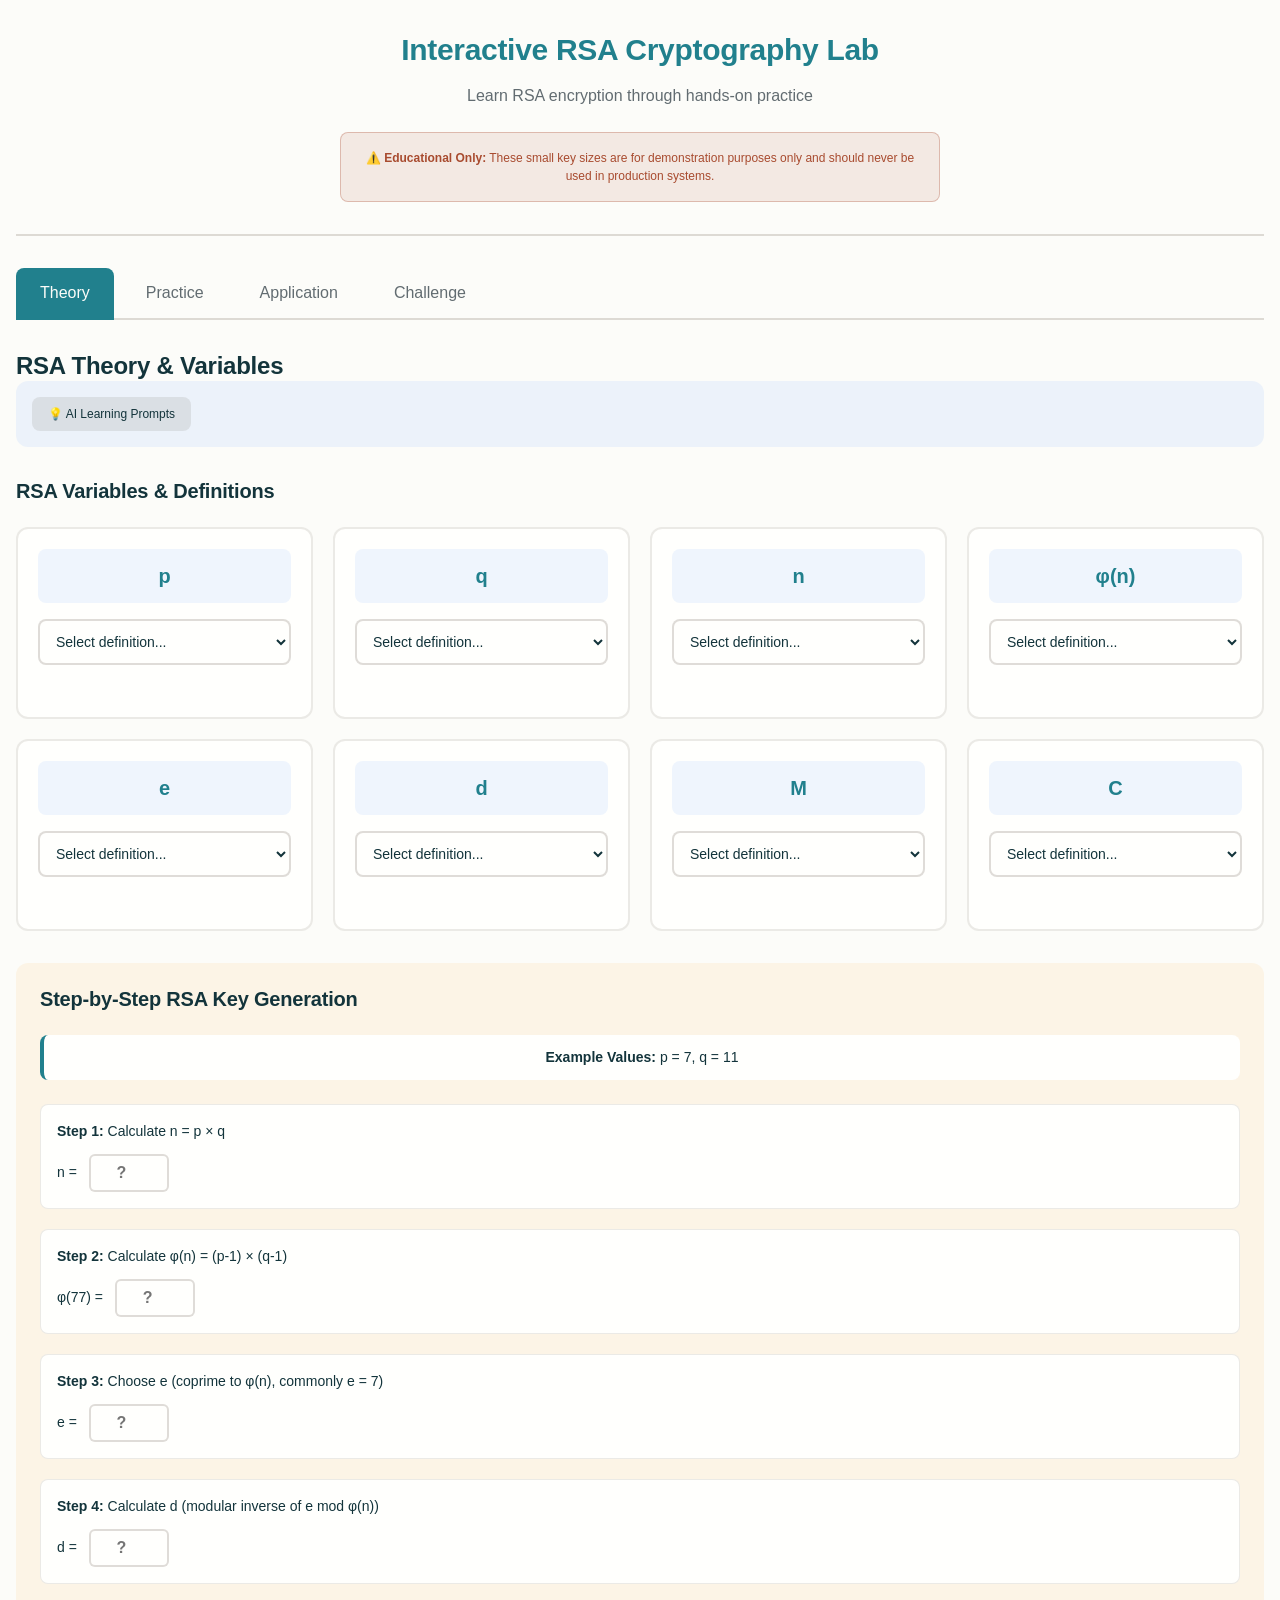
==== asymmetric_lab/index.html @ 92981b11 "Add extracted assets to asymmetric_lab folder" ====
<!DOCTYPE html>
<html lang="en">
<head>
    <meta charset="UTF-8">
    <meta name="viewport" content="width=device-width, initial-scale=1.0">
    <title>Interactive RSA Cryptography Lab</title>
    <link rel="stylesheet" href="style.css">
</head>
<body>
    <div class="container">
        <header class="lab-header">
            <h1>Interactive RSA Cryptography Lab</h1>
            <p>Learn RSA encryption through hands-on practice</p>
            <div class="security-warning">
                ⚠️ <strong>Educational Only:</strong> These small key sizes are for demonstration purposes only and should never be used in production systems.
            </div>
        </header>

        <!-- Tab Navigation -->
        <nav class="tab-nav">
            <button class="tab-btn active" data-tab="theory">Theory</button>
            <button class="tab-btn" data-tab="practice">Practice</button>
            <button class="tab-btn" data-tab="application">Application</button>
            <button class="tab-btn" data-tab="challenge">Challenge</button>
        </nav>

        <!-- Theory Tab -->
        <div id="theory" class="tab-content active">
            <h2>RSA Theory & Variables</h2>
            
            <div class="ai-prompt-section">
                <button class="ai-prompt-toggle btn btn--secondary">💡 AI Learning Prompts</button>
                <div class="ai-prompt-content hidden">
                    <p><strong>Try asking an AI:</strong></p>
                    <code>"Explain the mathematical foundations of RSA cryptography, including why it works and the role of each parameter"</code>
                </div>
            </div>

            <div class="theory-section">
                <h3>RSA Variables & Definitions</h3>
                <div class="variables-grid">
                    <div class="variable-card" data-variable="p">
                        <div class="variable-name">p</div>
                        <select class="definition-select" data-correct="First prime number (kept secret)">
                            <option value="">Select definition...</option>
                            <option value="First prime number (kept secret)">First prime number (kept secret)</option>
                            <option value="Public modulus">Public modulus</option>
                            <option value="Encrypted message">Encrypted message</option>
                            <option value="Original message">Original message</option>
                        </select>
                        <div class="feedback"></div>
                    </div>

                    <div class="variable-card" data-variable="q">
                        <div class="variable-name">q</div>
                        <select class="definition-select" data-correct="Second prime number (kept secret)">
                            <option value="">Select definition...</option>
                            <option value="Second prime number (kept secret)">Second prime number (kept secret)</option>
                            <option value="Public encryption exponent">Public encryption exponent</option>
                            <option value="Private decryption exponent">Private decryption exponent</option>
                            <option value="Euler's totient function">Euler's totient function</option>
                        </select>
                        <div class="feedback"></div>
                    </div>

                    <div class="variable-card" data-variable="n">
                        <div class="variable-name">n</div>
                        <select class="definition-select" data-correct="Public modulus (n = p × q)">
                            <option value="">Select definition...</option>
                            <option value="Public modulus (n = p × q)">Public modulus (n = p × q)</option>
                            <option value="First prime number">First prime number</option>
                            <option value="Second prime number">Second prime number</option>
                            <option value="Private key component">Private key component</option>
                        </select>
                        <div class="feedback"></div>
                    </div>

                    <div class="variable-card" data-variable="phi">
                        <div class="variable-name">φ(n)</div>
                        <select class="definition-select" data-correct="Euler's totient function φ(n) = (p-1)(q-1)">
                            <option value="">Select definition...</option>
                            <option value="Euler's totient function φ(n) = (p-1)(q-1)">Euler's totient function φ(n) = (p-1)(q-1)</option>
                            <option value="Public modulus">Public modulus</option>
                            <option value="Encryption exponent">Encryption exponent</option>
                            <option value="Decryption exponent">Decryption exponent</option>
                        </select>
                        <div class="feedback"></div>
                    </div>

                    <div class="variable-card" data-variable="e">
                        <div class="variable-name">e</div>
                        <select class="definition-select" data-correct="Public encryption exponent (coprime to φ(n))">
                            <option value="">Select definition...</option>
                            <option value="Public encryption exponent (coprime to φ(n))">Public encryption exponent (coprime to φ(n))</option>
                            <option value="Private decryption key">Private decryption key</option>
                            <option value="Original message">Original message</option>
                            <option value="Encrypted ciphertext">Encrypted ciphertext</option>
                        </select>
                        <div class="feedback"></div>
                    </div>

                    <div class="variable-card" data-variable="d">
                        <div class="variable-name">d</div>
                        <select class="definition-select" data-correct="Private decryption exponent (modular inverse of e)">
                            <option value="">Select definition...</option>
                            <option value="Private decryption exponent (modular inverse of e)">Private decryption exponent (modular inverse of e)</option>
                            <option value="Public encryption key">Public encryption key</option>
                            <option value="First prime factor">First prime factor</option>
                            <option value="Second prime factor">Second prime factor</option>
                        </select>
                        <div class="feedback"></div>
                    </div>

                    <div class="variable-card" data-variable="M">
                        <div class="variable-name">M</div>
                        <select class="definition-select" data-correct="Original message (plaintext)">
                            <option value="">Select definition...</option>
                            <option value="Original message (plaintext)">Original message (plaintext)</option>
                            <option value="Encrypted message (ciphertext)">Encrypted message (ciphertext)</option>
                            <option value="Modulus value">Modulus value</option>
                            <option value="Mathematical constant">Mathematical constant</option>
                        </select>
                        <div class="feedback"></div>
                    </div>

                    <div class="variable-card" data-variable="C">
                        <div class="variable-name">C</div>
                        <select class="definition-select" data-correct="Encrypted message (ciphertext)">
                            <option value="">Select definition...</option>
                            <option value="Encrypted message (ciphertext)">Encrypted message (ciphertext)</option>
                            <option value="Original message (plaintext)">Original message (plaintext)</option>
                            <option value="Cryptographic constant">Cryptographic constant</option>
                            <option value="Calculation result">Calculation result</option>
                        </select>
                        <div class="feedback"></div>
                    </div>
                </div>

                <div class="key-generation-section">
                    <h3>Step-by-Step RSA Key Generation</h3>
                    <div class="example-values">
                        <strong>Example Values:</strong> p = 7, q = 11
                    </div>
                    
                    <div class="step">
                        <p><strong>Step 1:</strong> Calculate n = p × q</p>
                        <div class="calculation">
                            n = <input type="number" class="fill-blank" data-correct="77" placeholder="?"> 
                            <div class="feedback"></div>
                        </div>
                    </div>

                    <div class="step">
                        <p><strong>Step 2:</strong> Calculate φ(n) = (p-1) × (q-1)</p>
                        <div class="calculation">
                            φ(77) = <input type="number" class="fill-blank" data-correct="60" placeholder="?">
                            <div class="feedback"></div>
                        </div>
                    </div>

                    <div class="step">
                        <p><strong>Step 3:</strong> Choose e (coprime to φ(n), commonly e = 7)</p>
                        <div class="calculation">
                            e = <input type="number" class="fill-blank" data-correct="7" placeholder="?">
                            <div class="feedback"></div>
                        </div>
                    </div>

                    <div class="step">
                        <p><strong>Step 4:</strong> Calculate d (modular inverse of e mod φ(n))</p>
                        <div class="calculation">
                            d = <input type="number" class="fill-blank" data-correct="43" placeholder="?">
                            <div class="feedback"></div>
                        </div>
                    </div>
                </div>
            </div>
        </div>

        <!-- Practice Tab -->
        <div id="practice" class="tab-content">
            <h2>Modular Arithmetic Practice</h2>
            
            <div class="ai-prompt-section">
                <button class="ai-prompt-toggle btn btn--secondary">💡 AI Learning Prompts</button>
                <div class="ai-prompt-content hidden">
                    <p><strong>Try asking an AI:</strong></p>
                    <code>"Help me practice modular arithmetic operations needed for RSA implementation"</code>
                </div>
            </div>

            <div class="progress-section">
                <div class="progress-bar">
                    <div class="progress-fill" style="width: 0%"></div>
                </div>
                <span class="progress-text">0/5 Problems Completed</span>
            </div>

            <div class="practice-problems">
                <div class="problem-card">
                    <h4>Problem 1: Modular Multiplication</h4>
                    <p>Calculate: 23 × 19 mod 13</p>
                    <input type="number" class="answer-input" data-correct="8" data-hint="First multiply 23 × 19 = 437, then find 437 mod 13">
                    <div class="problem-feedback"></div>
                    <button class="show-steps btn btn--outline">Show Steps</button>
                    <div class="steps-content hidden">
                        <p>Step 1: 23 × 19 = 437</p>
                        <p>Step 2: 437 ÷ 13 = 33 remainder 8</p>
                        <p>Step 3: Therefore, 437 mod 13 = 8</p>
                    </div>
                </div>

                <div class="problem-card">
                    <h4>Problem 2: Greatest Common Divisor</h4>
                    <p>Find GCD(48, 18) using Euclidean algorithm</p>
                    <input type="number" class="answer-input" data-correct="6" data-hint="Use repeated division: 48 = 18×2 + 12, then 18 = 12×1 + 6, then 12 = 6×2 + 0">
                    <div class="problem-feedback"></div>
                    <button class="show-steps btn btn--outline">Show Steps</button>
                    <div class="steps-content hidden">
                        <p>Step 1: 48 = 18 × 2 + 12</p>
                        <p>Step 2: 18 = 12 × 1 + 6</p>
                        <p>Step 3: 12 = 6 × 2 + 0</p>
                        <p>Therefore, GCD(48, 18) = 6</p>
                    </div>
                </div>

                <div class="problem-card">
                    <h4>Problem 3: Modular Inverse</h4>
                    <p>Find the modular inverse of 7 mod 26</p>
                    <input type="number" class="answer-input" data-correct="15" data-hint="Use extended Euclidean algorithm to find x where 7x ≡ 1 (mod 26)">
                    <div class="problem-feedback"></div>
                    <button class="show-steps btn btn--outline">Show Steps</button>
                    <div class="steps-content hidden">
                        <p>Using Extended Euclidean Algorithm:</p>
                        <p>7 × 15 = 105</p>
                        <p>105 mod 26 = 1</p>
                        <p>Therefore, 7⁻¹ ≡ 15 (mod 26)</p>
                    </div>
                </div>

                <div class="problem-card">
                    <h4>Problem 4: Modular Exponentiation</h4>
                    <p>Calculate: 3⁵ mod 7</p>
                    <input type="number" class="answer-input" data-correct="5" data-hint="3^5 = 243, then find 243 mod 7">
                    <div class="problem-feedback"></div>
                    <button class="show-steps btn btn--outline">Show Steps</button>
                    <div class="steps-content hidden">
                        <p>Step 1: 3⁵ = 243</p>
                        <p>Step 2: 243 ÷ 7 = 34 remainder 5</p>
                        <p>Step 3: Therefore, 3⁵ mod 7 = 5</p>
                    </div>
                </div>

                <div class="problem-card">
                    <h4>Problem 5: Combined Operations</h4>
                    <p>Calculate: (15 + 28) × 7 mod 11</p>
                    <input type="number" class="answer-input" data-correct="4" data-hint="First: 15 + 28 = 43, then 43 × 7 = 301, finally 301 mod 11">
                    <div class="problem-feedback"></div>
                    <button class="show-steps btn btn--outline">Show Steps</button>
                    <div class="steps-content hidden">
                        <p>Step 1: 15 + 28 = 43</p>
                        <p>Step 2: 43 × 7 = 301</p>
                        <p>Step 3: 301 ÷ 11 = 27 remainder 4</p>
                        <p>Therefore, (15 + 28) × 7 mod 11 = 4</p>
                    </div>
                </div>
            </div>
        </div>

        <!-- Application Tab -->
        <div id="application" class="tab-content">
            <h2>RSA Message Encryption</h2>
            
            <div class="ai-prompt-section">
                <button class="ai-prompt-toggle btn btn--secondary">💡 AI Learning Prompts</button>
                <div class="ai-prompt-content hidden">
                    <p><strong>Try asking an AI:</strong></p>
                    <code>"Walk me through encrypting a message using RSA step by step"</code>
                </div>
            </div>

            <div class="encryption-section">
                <div class="message-input-section">
                    <h3>Enter Your Message</h3>
                    <input type="text" id="plaintext-input" class="form-control" placeholder="Enter your message (A-Z only)" maxlength="10">
                    <button id="convert-message" class="btn btn--primary">Convert to Numbers</button>
                </div>

                <div id="ascii-conversion" class="conversion-display hidden">
                    <h3>Letter-to-Number Conversion</h3>
                    <div class="conversion-table">
                        <div class="conversion-row">
                            <span class="label">Letters:</span>
                            <span id="letters-display"></span>
                        </div>
                        <div class="conversion-row">
                            <span class="label">Numbers:</span>
                            <span id="numbers-display"></span>
                        </div>
                    </div>
                </div>

                <div id="encryption-steps" class="encryption-steps hidden">
                    <h3>Step-by-Step Encryption (e=7, n=77)</h3>
                    <p>For each number M, calculate C = M⁷ mod 77</p>
                    <div id="encryption-calculations"></div>
                </div>

                <div id="final-ciphertext" class="final-result hidden">
                    <h3>Final Encrypted Message</h3>
                    <div class="ciphertext-display"></div>
                </div>
            </div>
        </div>

        <!-- Challenge Tab -->
        <div id="challenge" class="tab-content cia-theme">
            <div class="cia-header">
                <h2>🕵️ CIA Decryption Room</h2>
                <p class="mission-brief">CLASSIFIED MISSION: Decrypt the intercepted RSA-encrypted message</p>
            </div>
            
            <div class="ai-prompt-section">
                <button class="ai-prompt-toggle btn btn--secondary">💡 AI Learning Prompts</button>
                <div class="ai-prompt-content hidden">
                    <p><strong>Try asking an AI:</strong></p>
                    <code>"What are the main cryptanalytic attacks against RSA and how do they work?"</code>
                </div>
            </div>

            <div class="decryption-parameters">
                <h3>🔐 Decryption Parameters</h3>
                <div class="parameters-grid">
                    <div class="param">n = 77</div>
                    <div class="param">d = 43</div>
                </div>
            </div>

            <div class="letter-conversion-table">
                <h3>🔤 Letter-Number Conversion</h3>
                <div class="conversion-grid">
                    <div>A=1 B=2 C=3 D=4 E=5 F=6 G=7 H=8 I=9 J=10 K=11 L=12 M=13</div>
                    <div>N=14 O=15 P=16 Q=17 R=18 S=19 T=20 U=21 V=22 W=23 X=24 Y=25 Z=26</div>
                </div>
            </div>

            <div class="encrypted-message">
                <h3>📡 Intercepted Message</h3>
                <div class="decryption-grid">
                    <div class="decrypt-item">
                        <div class="encrypted-value">42</div>
                        <input type="number" class="decrypt-input" data-correct="14" data-letter="N">
                        <div class="decrypt-feedback"></div>
                        <div class="revealed-letter hidden">N</div>
                    </div>
                    
                    <div class="decrypt-item">
                        <div class="encrypted-value">47</div>
                        <input type="number" class="decrypt-input" data-correct="5" data-letter="E">
                        <div class="decrypt-feedback"></div>
                        <div class="revealed-letter hidden">E</div>
                    </div>
                    
                    <div class="decrypt-item">
                        <div class="encrypted-value">22</div>
                        <input type="number" class="decrypt-input" data-correct="22" data-letter="V">
                        <div class="decrypt-feedback"></div>
                        <div class="revealed-letter hidden">V</div>
                    </div>
                    
                    <div class="decrypt-item">
                        <div class="encrypted-value">47</div>
                        <input type="number" class="decrypt-input" data-correct="5" data-letter="E">
                        <div class="decrypt-feedback"></div>
                        <div class="revealed-letter hidden">E</div>
                    </div>
                    
                    <div class="decrypt-item">
                        <div class="encrypted-value">39</div>
                        <input type="number" class="decrypt-input" data-correct="18" data-letter="R">
                        <div class="decrypt-feedback"></div>
                        <div class="revealed-letter hidden">R</div>
                    </div>
                    
                    <div class="space-indicator">&nbsp;</div>
                    
                    <div class="decrypt-item">
                        <div class="encrypted-value">28</div>
                        <input type="number" class="decrypt-input" data-correct="7" data-letter="G">
                        <div class="decrypt-feedback"></div>
                        <div class="revealed-letter hidden">G</div>
                    </div>
                    
                    <div class="decrypt-item">
                        <div class="encrypted-value">37</div>
                        <input type="number" class="decrypt-input" data-correct="9" data-letter="I">
                        <div class="decrypt-feedback"></div>
                        <div class="revealed-letter hidden">I</div>
                    </div>
                    
                    <div class="decrypt-item">
                        <div class="encrypted-value">22</div>
                        <input type="number" class="decrypt-input" data-correct="22" data-letter="V">
                        <div class="decrypt-feedback"></div>
                        <div class="revealed-letter hidden">V</div>
                    </div>
                    
                    <div class="decrypt-item">
                        <div class="encrypted-value">47</div>
                        <input type="number" class="decrypt-input" data-correct="5" data-letter="E">
                        <div class="decrypt-feedback"></div>
                        <div class="revealed-letter hidden">E</div>
                    </div>
                    
                    <div class="space-indicator">&nbsp;</div>
                    
                    <div class="decrypt-item">
                        <div class="encrypted-value">21</div>
                        <input type="number" class="decrypt-input" data-correct="21" data-letter="U">
                        <div class="decrypt-feedback"></div>
                        <div class="revealed-letter hidden">U</div>
                    </div>
                    
                    <div class="decrypt-item">
                        <div class="encrypted-value">58</div>
                        <input type="number" class="decrypt-input" data-correct="16" data-letter="P">
                        <div class="decrypt-feedback"></div>
                        <div class="revealed-letter hidden">P</div>
                    </div>
                </div>
            </div>

            <div class="mission-status">
                <div class="progress-bar">
                    <div class="progress-fill" style="width: 0%"></div>
                </div>
                <div class="status-text">Mission Progress: 0/11 Numbers Decrypted</div>
            </div>

            <div id="mission-complete" class="mission-complete hidden">
                <div class="final-message">
                    <h2>🎉 MISSION ACCOMPLISHED! 🎉</h2>
                    <div class="decrypted-message">NEVER GIVE UP</div>
                    <p class="congratulations">Excellent work, Agent! You have successfully decrypted the classified message.</p>
                </div>
            </div>
        </div>
    </div>

    <script src="app.js"></script>
</body>
</html>
---- asymmetric_lab/style.css ----
:root {
  /* Primitive Color Tokens */
  --color-white: rgba(255, 255, 255, 1);
  --color-black: rgba(0, 0, 0, 1);
  --color-cream-50: rgba(252, 252, 249, 1);
  --color-cream-100: rgba(255, 255, 253, 1);
  --color-gray-200: rgba(245, 245, 245, 1);
  --color-gray-300: rgba(167, 169, 169, 1);
  --color-gray-400: rgba(119, 124, 124, 1);
  --color-slate-500: rgba(98, 108, 113, 1);
  --color-brown-600: rgba(94, 82, 64, 1);
  --color-charcoal-700: rgba(31, 33, 33, 1);
  --color-charcoal-800: rgba(38, 40, 40, 1);
  --color-slate-900: rgba(19, 52, 59, 1);
  --color-teal-300: rgba(50, 184, 198, 1);
  --color-teal-400: rgba(45, 166, 178, 1);
  --color-teal-500: rgba(33, 128, 141, 1);
  --color-teal-600: rgba(29, 116, 128, 1);
  --color-teal-700: rgba(26, 104, 115, 1);
  --color-teal-800: rgba(41, 150, 161, 1);
  --color-red-400: rgba(255, 84, 89, 1);
  --color-red-500: rgba(192, 21, 47, 1);
  --color-orange-400: rgba(230, 129, 97, 1);
  --color-orange-500: rgba(168, 75, 47, 1);

  /* RGB versions for opacity control */
  --color-brown-600-rgb: 94, 82, 64;
  --color-teal-500-rgb: 33, 128, 141;
  --color-slate-900-rgb: 19, 52, 59;
  --color-slate-500-rgb: 98, 108, 113;
  --color-red-500-rgb: 192, 21, 47;
  --color-red-400-rgb: 255, 84, 89;
  --color-orange-500-rgb: 168, 75, 47;
  --color-orange-400-rgb: 230, 129, 97;

  /* Background color tokens (Light Mode) */
  --color-bg-1: rgba(59, 130, 246, 0.08); /* Light blue */
  --color-bg-2: rgba(245, 158, 11, 0.08); /* Light yellow */
  --color-bg-3: rgba(34, 197, 94, 0.08); /* Light green */
  --color-bg-4: rgba(239, 68, 68, 0.08); /* Light red */
  --color-bg-5: rgba(147, 51, 234, 0.08); /* Light purple */
  --color-bg-6: rgba(249, 115, 22, 0.08); /* Light orange */
  --color-bg-7: rgba(236, 72, 153, 0.08); /* Light pink */
  --color-bg-8: rgba(6, 182, 212, 0.08); /* Light cyan */

  /* Semantic Color Tokens (Light Mode) */
  --color-background: var(--color-cream-50);
  --color-surface: var(--color-cream-100);
  --color-text: var(--color-slate-900);
  --color-text-secondary: var(--color-slate-500);
  --color-primary: var(--color-teal-500);
  --color-primary-hover: var(--color-teal-600);
  --color-primary-active: var(--color-teal-700);
  --color-secondary: rgba(var(--color-brown-600-rgb), 0.12);
  --color-secondary-hover: rgba(var(--color-brown-600-rgb), 0.2);
  --color-secondary-active: rgba(var(--color-brown-600-rgb), 0.25);
  --color-border: rgba(var(--color-brown-600-rgb), 0.2);
  --color-btn-primary-text: var(--color-cream-50);
  --color-card-border: rgba(var(--color-brown-600-rgb), 0.12);
  --color-card-border-inner: rgba(var(--color-brown-600-rgb), 0.12);
  --color-error: var(--color-red-500);
  --color-success: var(--color-teal-500);
  --color-warning: var(--color-orange-500);
  --color-info: var(--color-slate-500);
  --color-focus-ring: rgba(var(--color-teal-500-rgb), 0.4);
  --color-select-caret: rgba(var(--color-slate-900-rgb), 0.8);

  /* Common style patterns */
  --focus-ring: 0 0 0 3px var(--color-focus-ring);
  --focus-outline: 2px solid var(--color-primary);
  --status-bg-opacity: 0.15;
  --status-border-opacity: 0.25;
  --select-caret-light: url("data:image/svg+xml,%3Csvg xmlns='http://www.w3.org/2000/svg' width='16' height='16' viewBox='0 0 24 24' fill='none' stroke='%23134252' stroke-width='2' stroke-linecap='round' stroke-linejoin='round'%3E%3Cpolyline points='6 9 12 15 18 9'%3E%3C/polyline%3E%3C/svg%3E");
  --select-caret-dark: url("data:image/svg+xml,%3Csvg xmlns='http://www.w3.org/2000/svg' width='16' height='16' viewBox='0 0 24 24' fill='none' stroke='%23f5f5f5' stroke-width='2' stroke-linecap='round' stroke-linejoin='round'%3E%3Cpolyline points='6 9 12 15 18 9'%3E%3C/polyline%3E%3C/svg%3E");

  /* RGB versions for opacity control */
  --color-success-rgb: 33, 128, 141;
  --color-error-rgb: 192, 21, 47;
  --color-warning-rgb: 168, 75, 47;
  --color-info-rgb: 98, 108, 113;

  /* Typography */
  --font-family-base: "FKGroteskNeue", "Geist", "Inter", -apple-system,
    BlinkMacSystemFont, "Segoe UI", Roboto, sans-serif;
  --font-family-mono: "Berkeley Mono", ui-monospace, SFMono-Regular, Menlo,
    Monaco, Consolas, monospace;
  --font-size-xs: 11px;
  --font-size-sm: 12px;
  --font-size-base: 14px;
  --font-size-md: 14px;
  --font-size-lg: 16px;
  --font-size-xl: 18px;
  --font-size-2xl: 20px;
  --font-size-3xl: 24px;
  --font-size-4xl: 30px;
  --font-weight-normal: 400;
  --font-weight-medium: 500;
  --font-weight-semibold: 550;
  --font-weight-bold: 600;
  --line-height-tight: 1.2;
  --line-height-normal: 1.5;
  --letter-spacing-tight: -0.01em;

  /* Spacing */
  --space-0: 0;
  --space-1: 1px;
  --space-2: 2px;
  --space-4: 4px;
  --space-6: 6px;
  --space-8: 8px;
  --space-10: 10px;
  --space-12: 12px;
  --space-16: 16px;
  --space-20: 20px;
  --space-24: 24px;
  --space-32: 32px;

  /* Border Radius */
  --radius-sm: 6px;
  --radius-base: 8px;
  --radius-md: 10px;
  --radius-lg: 12px;
  --radius-full: 9999px;

  /* Shadows */
  --shadow-xs: 0 1px 2px rgba(0, 0, 0, 0.02);
  --shadow-sm: 0 1px 3px rgba(0, 0, 0, 0.04), 0 1px 2px rgba(0, 0, 0, 0.02);
  --shadow-md: 0 4px 6px -1px rgba(0, 0, 0, 0.04),
    0 2px 4px -1px rgba(0, 0, 0, 0.02);
  --shadow-lg: 0 10px 15px -3px rgba(0, 0, 0, 0.04),
    0 4px 6px -2px rgba(0, 0, 0, 0.02);
  --shadow-inset-sm: inset 0 1px 0 rgba(255, 255, 255, 0.15),
    inset 0 -1px 0 rgba(0, 0, 0, 0.03);

  /* Animation */
  --duration-fast: 150ms;
  --duration-normal: 250ms;
  --ease-standard: cubic-bezier(0.16, 1, 0.3, 1);

  /* Layout */
  --container-sm: 640px;
  --container-md: 768px;
  --container-lg: 1024px;
  --container-xl: 1280px;
}

/* Dark mode colors */
@media (prefers-color-scheme: dark) {
  :root {
    /* RGB versions for opacity control (Dark Mode) */
    --color-gray-400-rgb: 119, 124, 124;
    --color-teal-300-rgb: 50, 184, 198;
    --color-gray-300-rgb: 167, 169, 169;
    --color-gray-200-rgb: 245, 245, 245;

    /* Background color tokens (Dark Mode) */
    --color-bg-1: rgba(29, 78, 216, 0.15); /* Dark blue */
    --color-bg-2: rgba(180, 83, 9, 0.15); /* Dark yellow */
    --color-bg-3: rgba(21, 128, 61, 0.15); /* Dark green */
    --color-bg-4: rgba(185, 28, 28, 0.15); /* Dark red */
    --color-bg-5: rgba(107, 33, 168, 0.15); /* Dark purple */
    --color-bg-6: rgba(194, 65, 12, 0.15); /* Dark orange */
    --color-bg-7: rgba(190, 24, 93, 0.15); /* Dark pink */
    --color-bg-8: rgba(8, 145, 178, 0.15); /* Dark cyan */
    
    /* Semantic Color Tokens (Dark Mode) */
    --color-background: var(--color-charcoal-700);
    --color-surface: var(--color-charcoal-800);
    --color-text: var(--color-gray-200);
    --color-text-secondary: rgba(var(--color-gray-300-rgb), 0.7);
    --color-primary: var(--color-teal-300);
    --color-primary-hover: var(--color-teal-400);
    --color-primary-active: var(--color-teal-800);
    --color-secondary: rgba(var(--color-gray-400-rgb), 0.15);
    --color-secondary-hover: rgba(var(--color-gray-400-rgb), 0.25);
    --color-secondary-active: rgba(var(--color-gray-400-rgb), 0.3);
    --color-border: rgba(var(--color-gray-400-rgb), 0.3);
    --color-error: var(--color-red-400);
    --color-success: var(--color-teal-300);
    --color-warning: var(--color-orange-400);
    --color-info: var(--color-gray-300);
    --color-focus-ring: rgba(var(--color-teal-300-rgb), 0.4);
    --color-btn-primary-text: var(--color-slate-900);
    --color-card-border: rgba(var(--color-gray-400-rgb), 0.2);
    --color-card-border-inner: rgba(var(--color-gray-400-rgb), 0.15);
    --shadow-inset-sm: inset 0 1px 0 rgba(255, 255, 255, 0.1),
      inset 0 -1px 0 rgba(0, 0, 0, 0.15);
    --button-border-secondary: rgba(var(--color-gray-400-rgb), 0.2);
    --color-border-secondary: rgba(var(--color-gray-400-rgb), 0.2);
    --color-select-caret: rgba(var(--color-gray-200-rgb), 0.8);

    /* Common style patterns - updated for dark mode */
    --focus-ring: 0 0 0 3px var(--color-focus-ring);
    --focus-outline: 2px solid var(--color-primary);
    --status-bg-opacity: 0.15;
    --status-border-opacity: 0.25;
    --select-caret-light: url("data:image/svg+xml,%3Csvg xmlns='http://www.w3.org/2000/svg' width='16' height='16' viewBox='0 0 24 24' fill='none' stroke='%23134252' stroke-width='2' stroke-linecap='round' stroke-linejoin='round'%3E%3Cpolyline points='6 9 12 15 18 9'%3E%3C/polyline%3E%3C/svg%3E");
    --select-caret-dark: url("data:image/svg+xml,%3Csvg xmlns='http://www.w3.org/2000/svg' width='16' height='16' viewBox='0 0 24 24' fill='none' stroke='%23f5f5f5' stroke-width='2' stroke-linecap='round' stroke-linejoin='round'%3E%3Cpolyline points='6 9 12 15 18 9'%3E%3C/polyline%3E%3C/svg%3E");

    /* RGB versions for dark mode */
    --color-success-rgb: var(--color-teal-300-rgb);
    --color-error-rgb: var(--color-red-400-rgb);
    --color-warning-rgb: var(--color-orange-400-rgb);
    --color-info-rgb: var(--color-gray-300-rgb);
  }
}

/* Data attribute for manual theme switching */
[data-color-scheme="dark"] {
  /* RGB versions for opacity control (dark mode) */
  --color-gray-400-rgb: 119, 124, 124;
  --color-teal-300-rgb: 50, 184, 198;
  --color-gray-300-rgb: 167, 169, 169;
  --color-gray-200-rgb: 245, 245, 245;

  /* Colorful background palette - Dark Mode */
  --color-bg-1: rgba(29, 78, 216, 0.15); /* Dark blue */
  --color-bg-2: rgba(180, 83, 9, 0.15); /* Dark yellow */
  --color-bg-3: rgba(21, 128, 61, 0.15); /* Dark green */
  --color-bg-4: rgba(185, 28, 28, 0.15); /* Dark red */
  --color-bg-5: rgba(107, 33, 168, 0.15); /* Dark purple */
  --color-bg-6: rgba(194, 65, 12, 0.15); /* Dark orange */
  --color-bg-7: rgba(190, 24, 93, 0.15); /* Dark pink */
  --color-bg-8: rgba(8, 145, 178, 0.15); /* Dark cyan */
  
  /* Semantic Color Tokens (Dark Mode) */
  --color-background: var(--color-charcoal-700);
  --color-surface: var(--color-charcoal-800);
  --color-text: var(--color-gray-200);
  --color-text-secondary: rgba(var(--color-gray-300-rgb), 0.7);
  --color-primary: var(--color-teal-300);
  --color-primary-hover: var(--color-teal-400);
  --color-primary-active: var(--color-teal-800);
  --color-secondary: rgba(var(--color-gray-400-rgb), 0.15);
  --color-secondary-hover: rgba(var(--color-gray-400-rgb), 0.25);
  --color-secondary-active: rgba(var(--color-gray-400-rgb), 0.3);
  --color-border: rgba(var(--color-gray-400-rgb), 0.3);
  --color-error: var(--color-red-400);
  --color-success: var(--color-teal-300);
  --color-warning: var(--color-orange-400);
  --color-info: var(--color-gray-300);
  --color-focus-ring: rgba(var(--color-teal-300-rgb), 0.4);
  --color-btn-primary-text: var(--color-slate-900);
  --color-card-border: rgba(var(--color-gray-400-rgb), 0.15);
  --color-card-border-inner: rgba(var(--color-gray-400-rgb), 0.15);
  --shadow-inset-sm: inset 0 1px 0 rgba(255, 255, 255, 0.1),
    inset 0 -1px 0 rgba(0, 0, 0, 0.15);
  --color-border-secondary: rgba(var(--color-gray-400-rgb), 0.2);
  --color-select-caret: rgba(var(--color-gray-200-rgb), 0.8);

  /* Common style patterns - updated for dark mode */
  --focus-ring: 0 0 0 3px var(--color-focus-ring);
  --focus-outline: 2px solid var(--color-primary);
  --status-bg-opacity: 0.15;
  --status-border-opacity: 0.25;
  --select-caret-light: url("data:image/svg+xml,%3Csvg xmlns='http://www.w3.org/2000/svg' width='16' height='16' viewBox='0 0 24 24' fill='none' stroke='%23134252' stroke-width='2' stroke-linecap='round' stroke-linejoin='round'%3E%3Cpolyline points='6 9 12 15 18 9'%3E%3C/polyline%3E%3C/svg%3E");
  --select-caret-dark: url("data:image/svg+xml,%3Csvg xmlns='http://www.w3.org/2000/svg' width='16' height='16' viewBox='0 0 24 24' fill='none' stroke='%23f5f5f5' stroke-width='2' stroke-linecap='round' stroke-linejoin='round'%3E%3Cpolyline points='6 9 12 15 18 9'%3E%3C/polyline%3E%3C/svg%3E");

  /* RGB versions for dark mode */
  --color-success-rgb: var(--color-teal-300-rgb);
  --color-error-rgb: var(--color-red-400-rgb);
  --color-warning-rgb: var(--color-orange-400-rgb);
  --color-info-rgb: var(--color-gray-300-rgb);
}

[data-color-scheme="light"] {
  /* RGB versions for opacity control (light mode) */
  --color-brown-600-rgb: 94, 82, 64;
  --color-teal-500-rgb: 33, 128, 141;
  --color-slate-900-rgb: 19, 52, 59;
  
  /* Semantic Color Tokens (Light Mode) */
  --color-background: var(--color-cream-50);
  --color-surface: var(--color-cream-100);
  --color-text: var(--color-slate-900);
  --color-text-secondary: var(--color-slate-500);
  --color-primary: var(--color-teal-500);
  --color-primary-hover: var(--color-teal-600);
  --color-primary-active: var(--color-teal-700);
  --color-secondary: rgba(var(--color-brown-600-rgb), 0.12);
  --color-secondary-hover: rgba(var(--color-brown-600-rgb), 0.2);
  --color-secondary-active: rgba(var(--color-brown-600-rgb), 0.25);
  --color-border: rgba(var(--color-brown-600-rgb), 0.2);
  --color-btn-primary-text: var(--color-cream-50);
  --color-card-border: rgba(var(--color-brown-600-rgb), 0.12);
  --color-card-border-inner: rgba(var(--color-brown-600-rgb), 0.12);
  --color-error: var(--color-red-500);
  --color-success: var(--color-teal-500);
  --color-warning: var(--color-orange-500);
  --color-info: var(--color-slate-500);
  --color-focus-ring: rgba(var(--color-teal-500-rgb), 0.4);

  /* RGB versions for light mode */
  --color-success-rgb: var(--color-teal-500-rgb);
  --color-error-rgb: var(--color-red-500-rgb);
  --color-warning-rgb: var(--color-orange-500-rgb);
  --color-info-rgb: var(--color-slate-500-rgb);
}

/* Base styles */
html {
  font-size: var(--font-size-base);
  font-family: var(--font-family-base);
  line-height: var(--line-height-normal);
  color: var(--color-text);
  background-color: var(--color-background);
  -webkit-font-smoothing: antialiased;
  box-sizing: border-box;
}

body {
  margin: 0;
  padding: 0;
}

*,
*::before,
*::after {
  box-sizing: inherit;
}

/* Typography */
h1,
h2,
h3,
h4,
h5,
h6 {
  margin: 0;
  font-weight: var(--font-weight-semibold);
  line-height: var(--line-height-tight);
  color: var(--color-text);
  letter-spacing: var(--letter-spacing-tight);
}

h1 {
  font-size: var(--font-size-4xl);
}
h2 {
  font-size: var(--font-size-3xl);
}
h3 {
  font-size: var(--font-size-2xl);
}
h4 {
  font-size: var(--font-size-xl);
}
h5 {
  font-size: var(--font-size-lg);
}
h6 {
  font-size: var(--font-size-md);
}

p {
  margin: 0 0 var(--space-16) 0;
}

a {
  color: var(--color-primary);
  text-decoration: none;
  transition: color var(--duration-fast) var(--ease-standard);
}

a:hover {
  color: var(--color-primary-hover);
}

code,
pre {
  font-family: var(--font-family-mono);
  font-size: calc(var(--font-size-base) * 0.95);
  background-color: var(--color-secondary);
  border-radius: var(--radius-sm);
}

code {
  padding: var(--space-1) var(--space-4);
}

pre {
  padding: var(--space-16);
  margin: var(--space-16) 0;
  overflow: auto;
  border: 1px solid var(--color-border);
}

pre code {
  background: none;
  padding: 0;
}

/* Buttons */
.btn {
  display: inline-flex;
  align-items: center;
  justify-content: center;
  padding: var(--space-8) var(--space-16);
  border-radius: var(--radius-base);
  font-size: var(--font-size-base);
  font-weight: 500;
  line-height: 1.5;
  cursor: pointer;
  transition: all var(--duration-normal) var(--ease-standard);
  border: none;
  text-decoration: none;
  position: relative;
}

.btn:focus-visible {
  outline: none;
  box-shadow: var(--focus-ring);
}

.btn--primary {
  background: var(--color-primary);
  color: var(--color-btn-primary-text);
}

.btn--primary:hover {
  background: var(--color-primary-hover);
}

.btn--primary:active {
  background: var(--color-primary-active);
}

.btn--secondary {
  background: var(--color-secondary);
  color: var(--color-text);
}

.btn--secondary:hover {
  background: var(--color-secondary-hover);
}

.btn--secondary:active {
  background: var(--color-secondary-active);
}

.btn--outline {
  background: transparent;
  border: 1px solid var(--color-border);
  color: var(--color-text);
}

.btn--outline:hover {
  background: var(--color-secondary);
}

.btn--sm {
  padding: var(--space-4) var(--space-12);
  font-size: var(--font-size-sm);
  border-radius: var(--radius-sm);
}

.btn--lg {
  padding: var(--space-10) var(--space-20);
  font-size: var(--font-size-lg);
  border-radius: var(--radius-md);
}

.btn--full-width {
  width: 100%;
}

.btn:disabled {
  opacity: 0.5;
  cursor: not-allowed;
}

/* Form elements */
.form-control {
  display: block;
  width: 100%;
  padding: var(--space-8) var(--space-12);
  font-size: var(--font-size-md);
  line-height: 1.5;
  color: var(--color-text);
  background-color: var(--color-surface);
  border: 1px solid var(--color-border);
  border-radius: var(--radius-base);
  transition: border-color var(--duration-fast) var(--ease-standard),
    box-shadow var(--duration-fast) var(--ease-standard);
}

textarea.form-control {
  font-family: var(--font-family-base);
  font-size: var(--font-size-base);
}

select.form-control {
  padding: var(--space-8) var(--space-12);
  -webkit-appearance: none;
  -moz-appearance: none;
  appearance: none;
  background-image: var(--select-caret-light);
  background-repeat: no-repeat;
  background-position: right var(--space-12) center;
  background-size: 16px;
  padding-right: var(--space-32);
}

/* Add a dark mode specific caret */
@media (prefers-color-scheme: dark) {
  select.form-control {
    background-image: var(--select-caret-dark);
  }
}

/* Also handle data-color-scheme */
[data-color-scheme="dark"] select.form-control {
  background-image: var(--select-caret-dark);
}

[data-color-scheme="light"] select.form-control {
  background-image: var(--select-caret-light);
}

.form-control:focus {
  border-color: var(--color-primary);
  outline: var(--focus-outline);
}

.form-label {
  display: block;
  margin-bottom: var(--space-8);
  font-weight: var(--font-weight-medium);
  font-size: var(--font-size-sm);
}

.form-group {
  margin-bottom: var(--space-16);
}

/* Card component */
.card {
  background-color: var(--color-surface);
  border-radius: var(--radius-lg);
  border: 1px solid var(--color-card-border);
  box-shadow: var(--shadow-sm);
  overflow: hidden;
  transition: box-shadow var(--duration-normal) var(--ease-standard);
}

.card:hover {
  box-shadow: var(--shadow-md);
}

.card__body {
  padding: var(--space-16);
}

.card__header,
.card__footer {
  padding: var(--space-16);
  border-bottom: 1px solid var(--color-card-border-inner);
}

/* Status indicators - simplified with CSS variables */
.status {
  display: inline-flex;
  align-items: center;
  padding: var(--space-6) var(--space-12);
  border-radius: var(--radius-full);
  font-weight: var(--font-weight-medium);
  font-size: var(--font-size-sm);
}

.status--success {
  background-color: rgba(
    var(--color-success-rgb, 33, 128, 141),
    var(--status-bg-opacity)
  );
  color: var(--color-success);
  border: 1px solid
    rgba(var(--color-success-rgb, 33, 128, 141), var(--status-border-opacity));
}

.status--error {
  background-color: rgba(
    var(--color-error-rgb, 192, 21, 47),
    var(--status-bg-opacity)
  );
  color: var(--color-error);
  border: 1px solid
    rgba(var(--color-error-rgb, 192, 21, 47), var(--status-border-opacity));
}

.status--warning {
  background-color: rgba(
    var(--color-warning-rgb, 168, 75, 47),
    var(--status-bg-opacity)
  );
  color: var(--color-warning);
  border: 1px solid
    rgba(var(--color-warning-rgb, 168, 75, 47), var(--status-border-opacity));
}

.status--info {
  background-color: rgba(
    var(--color-info-rgb, 98, 108, 113),
    var(--status-bg-opacity)
  );
  color: var(--color-info);
  border: 1px solid
    rgba(var(--color-info-rgb, 98, 108, 113), var(--status-border-opacity));
}

/* Container layout */
.container {
  width: 100%;
  margin-right: auto;
  margin-left: auto;
  padding-right: var(--space-16);
  padding-left: var(--space-16);
}

@media (min-width: 640px) {
  .container {
    max-width: var(--container-sm);
  }
}
@media (min-width: 768px) {
  .container {
    max-width: var(--container-md);
  }
}
@media (min-width: 1024px) {
  .container {
    max-width: var(--container-lg);
  }
}
@media (min-width: 1280px) {
  .container {
    max-width: var(--container-xl);
  }
}

/* Utility classes */
.flex {
  display: flex;
}
.flex-col {
  flex-direction: column;
}
.items-center {
  align-items: center;
}
.justify-center {
  justify-content: center;
}
.justify-between {
  justify-content: space-between;
}
.gap-4 {
  gap: var(--space-4);
}
.gap-8 {
  gap: var(--space-8);
}
.gap-16 {
  gap: var(--space-16);
}

.m-0 {
  margin: 0;
}
.mt-8 {
  margin-top: var(--space-8);
}
.mb-8 {
  margin-bottom: var(--space-8);
}
.mx-8 {
  margin-left: var(--space-8);
  margin-right: var(--space-8);
}
.my-8 {
  margin-top: var(--space-8);
  margin-bottom: var(--space-8);
}

.p-0 {
  padding: 0;
}
.py-8 {
  padding-top: var(--space-8);
  padding-bottom: var(--space-8);
}
.px-8 {
  padding-left: var(--space-8);
  padding-right: var(--space-8);
}
.py-16 {
  padding-top: var(--space-16);
  padding-bottom: var(--space-16);
}
.px-16 {
  padding-left: var(--space-16);
  padding-right: var(--space-16);
}

.block {
  display: block;
}
.hidden {
  display: none;
}

/* Accessibility */
.sr-only {
  position: absolute;
  width: 1px;
  height: 1px;
  padding: 0;
  margin: -1px;
  overflow: hidden;
  clip: rect(0, 0, 0, 0);
  white-space: nowrap;
  border-width: 0;
}

:focus-visible {
  outline: var(--focus-outline);
  outline-offset: 2px;
}

/* Dark mode specifics */
[data-color-scheme="dark"] .btn--outline {
  border: 1px solid var(--color-border-secondary);
}

@font-face {
  font-family: 'FKGroteskNeue';
  src: url('https://r2cdn.perplexity.ai/fonts/FKGroteskNeue.woff2')
    format('woff2');
}

/* END PERPLEXITY DESIGN SYSTEM */
/* Lab-specific styles */
.lab-header {
  text-align: center;
  padding: var(--space-32) 0;
  border-bottom: 2px solid var(--color-border);
  margin-bottom: var(--space-32);
}

.lab-header h1 {
  color: var(--color-primary);
  margin-bottom: var(--space-16);
}

.lab-header p {
  color: var(--color-text-secondary);
  font-size: var(--font-size-lg);
  margin-bottom: var(--space-24);
}

.security-warning {
  background: rgba(var(--color-warning-rgb), 0.1);
  border: 1px solid rgba(var(--color-warning-rgb), 0.3);
  border-radius: var(--radius-base);
  padding: var(--space-16);
  color: var(--color-warning);
  font-size: var(--font-size-sm);
  max-width: 600px;
  margin: 0 auto;
}

/* Tab Navigation */
.tab-nav {
  display: flex;
  gap: var(--space-8);
  margin-bottom: var(--space-32);
  border-bottom: 2px solid var(--color-border);
}

.tab-btn {
  background: none;
  border: none;
  padding: var(--space-16) var(--space-24);
  font-size: var(--font-size-lg);
  font-weight: var(--font-weight-medium);
  color: var(--color-text-secondary);
  cursor: pointer;
  border-radius: var(--radius-base) var(--radius-base) 0 0;
  transition: all var(--duration-fast) var(--ease-standard);
  position: relative;
}

.tab-btn:hover {
  background: var(--color-secondary);
  color: var(--color-text);
}

.tab-btn.active {
  background: var(--color-primary);
  color: var(--color-btn-primary-text);
}

.tab-btn.active::after {
  content: '';
  position: absolute;
  bottom: -2px;
  left: 0;
  right: 0;
  height: 2px;
  background: var(--color-primary);
}

/* Tab Content */
.tab-content {
  display: none;
  animation: fadeIn 0.3s ease-in-out;
}

.tab-content.active {
  display: block;
}

@keyframes fadeIn {
  from { opacity: 0; transform: translateY(10px); }
  to { opacity: 1; transform: translateY(0); }
}

/* AI Prompts Section */
.ai-prompt-section {
  background: var(--color-bg-1);
  border-radius: var(--radius-lg);
  padding: var(--space-16);
  margin-bottom: var(--space-32);
}

.ai-prompt-toggle {
  font-size: var(--font-size-sm);
  padding: var(--space-8) var(--space-16);
}

.ai-prompt-content {
  margin-top: var(--space-16);
  padding: var(--space-16);
  background: var(--color-surface);
  border-radius: var(--radius-base);
  border-left: 4px solid var(--color-primary);
}

.ai-prompt-content code {
  display: block;
  background: var(--color-secondary);
  padding: var(--space-12);
  border-radius: var(--radius-sm);
  font-size: var(--font-size-sm);
  margin-top: var(--space-8);
}

/* Theory Tab Styles */
.theory-section h3 {
  margin-bottom: var(--space-24);
  color: var(--color-text);
}

.variables-grid {
  display: grid;
  grid-template-columns: repeat(auto-fit, minmax(280px, 1fr));
  gap: var(--space-20);
  margin-bottom: var(--space-32);
}

.variable-card {
  background: var(--color-surface);
  border: 2px solid var(--color-card-border);
  border-radius: var(--radius-lg);
  padding: var(--space-20);
  transition: all var(--duration-normal) var(--ease-standard);
}

.variable-card:hover {
  box-shadow: var(--shadow-md);
  transform: translateY(-2px);
}

.variable-name {
  font-size: var(--font-size-2xl);
  font-weight: var(--font-weight-bold);
  text-align: center;
  margin-bottom: var(--space-16);
  color: var(--color-primary);
  background: var(--color-bg-1);
  padding: var(--space-12);
  border-radius: var(--radius-base);
}

.definition-select {
  width: 100%;
  padding: var(--space-12);
  border: 2px solid var(--color-border);
  border-radius: var(--radius-base);
  background: var(--color-surface);
  color: var(--color-text);
  font-size: var(--font-size-base);
  margin-bottom: var(--space-12);
  transition: border-color var(--duration-fast) var(--ease-standard);
}

.definition-select:focus {
  border-color: var(--color-primary);
  outline: none;
}

/* Feedback Styles */
.feedback, .problem-feedback, .decrypt-feedback {
  padding: var(--space-8) var(--space-12);
  border-radius: var(--radius-sm);
  font-size: var(--font-size-sm);
  font-weight: var(--font-weight-medium);
  text-align: center;
  min-height: 20px;
  transition: all var(--duration-fast) var(--ease-standard);
}

.feedback.correct, .problem-feedback.correct, .decrypt-feedback.correct {
  background: rgba(var(--color-success-rgb), 0.15);
  color: var(--color-success);
  border: 1px solid rgba(var(--color-success-rgb), 0.3);
}

.feedback.incorrect, .problem-feedback.incorrect, .decrypt-feedback.incorrect {
  background: rgba(var(--color-error-rgb), 0.15);
  color: var(--color-error);
  border: 1px solid rgba(var(--color-error-rgb), 0.3);
}

/* Correct/Incorrect Input Highlighting */
.definition-select.correct, .fill-blank.correct, .answer-input.correct, .decrypt-input.correct {
  background-color: rgba(var(--color-success-rgb), 0.1) !important;
  border-color: var(--color-success) !important;
  color: var(--color-success) !important;
}

.definition-select.incorrect, .fill-blank.incorrect, .answer-input.incorrect, .decrypt-input.incorrect {
  background-color: rgba(var(--color-error-rgb), 0.1) !important;
  border-color: var(--color-error) !important;
  color: var(--color-error) !important;
}

/* Key Generation Section */
.key-generation-section {
  background: var(--color-bg-2);
  border-radius: var(--radius-lg);
  padding: var(--space-24);
}

.example-values {
  background: var(--color-surface);
  padding: var(--space-12);
  border-radius: var(--radius-base);
  margin-bottom: var(--space-24);
  text-align: center;
  border-left: 4px solid var(--color-primary);
}

.step {
  margin-bottom: var(--space-20);
  padding: var(--space-16);
  background: var(--color-surface);
  border-radius: var(--radius-base);
  border: 1px solid var(--color-card-border);
}

.step p {
  margin-bottom: var(--space-12);
  font-weight: var(--font-weight-medium);
}

.calculation {
  display: flex;
  align-items: center;
  gap: var(--space-12);
}

.fill-blank {
  width: 80px;
  padding: var(--space-8);
  border: 2px solid var(--color-border);
  border-radius: var(--radius-sm);
  text-align: center;
  font-size: var(--font-size-lg);
  font-weight: var(--font-weight-bold);
  background: var(--color-surface);
  color: var(--color-text);
  transition: all var(--duration-fast) var(--ease-standard);
}

.fill-blank:focus {
  border-color: var(--color-primary);
  outline: none;
}

/* Practice Tab Styles */
.progress-section {
  background: var(--color-surface);
  padding: var(--space-20);
  border-radius: var(--radius-lg);
  margin-bottom: var(--space-32);
  text-align: center;
}

.progress-bar {
  width: 100%;
  height: 12px;
  background: var(--color-secondary);
  border-radius: var(--radius-full);
  overflow: hidden;
  margin-bottom: var(--space-12);
}

.progress-fill {
  height: 100%;
  background: linear-gradient(90deg, var(--color-primary), var(--color-primary-hover));
  border-radius: var(--radius-full);
  transition: width var(--duration-normal) var(--ease-standard);
}

.progress-text {
  font-weight: var(--font-weight-medium);
  color: var(--color-text);
}

.practice-problems {
  display: grid;
  gap: var(--space-24);
}

.problem-card {
  background: var(--color-surface);
  border: 2px solid var(--color-card-border);
  border-radius: var(--radius-lg);
  padding: var(--space-24);
  transition: all var(--duration-normal) var(--ease-standard);
}

.problem-card:hover {
  box-shadow: var(--shadow-md);
}

.problem-card h4 {
  color: var(--color-primary);
  margin-bottom: var(--space-12);
}

.problem-card p {
  font-size: var(--font-size-lg);
  margin-bottom: var(--space-16);
  font-weight: var(--font-weight-medium);
}

.answer-input {
  width: 120px;
  padding: var(--space-12);
  border: 2px solid var(--color-border);
  border-radius: var(--radius-base);
  font-size: var(--font-size-lg);
  font-weight: var(--font-weight-bold);
  text-align: center;
  background: var(--color-surface);
  color: var(--color-text);
  margin-bottom: var(--space-12);
  transition: all var(--duration-fast) var(--ease-standard);
}

.answer-input:focus {
  border-color: var(--color-primary);
  outline: none;
}

.show-steps {
  margin-top: var(--space-16);
  font-size: var(--font-size-sm);
}

.steps-content {
  margin-top: var(--space-16);
  padding: var(--space-16);
  background: var(--color-bg-3);
  border-radius: var(--radius-base);
  border-left: 4px solid var(--color-success);
}

.steps-content p {
  margin-bottom: var(--space-8);
  font-family: var(--font-family-mono);
  font-size: var(--font-size-sm);
}

/* Application Tab Styles */
.encryption-section {
  max-width: 800px;
  margin: 0 auto;
}

.message-input-section {
  background: var(--color-surface);
  padding: var(--space-24);
  border-radius: var(--radius-lg);
  text-align: center;
  margin-bottom: var(--space-24);
  border: 2px solid var(--color-card-border);
}

#plaintext-input {
  max-width: 400px;
  margin: 0 auto var(--space-16) auto;
  text-align: center;
  font-size: var(--font-size-lg);
  font-weight: var(--font-weight-medium);
  text-transform: uppercase;
}

.conversion-display {
  background: var(--color-bg-4);
  padding: var(--space-24);
  border-radius: var(--radius-lg);
  margin-bottom: var(--space-24);
}

.conversion-table {
  display: grid;
  gap: var(--space-12);
}

.conversion-row {
  display: flex;
  align-items: center;
  gap: var(--space-16);
}

.conversion-row .label {
  font-weight: var(--font-weight-bold);
  min-width: 80px;
  color: var(--color-text);
}

#letters-display, #numbers-display {
  font-family: var(--font-family-mono);
  font-size: var(--font-size-lg);
  font-weight: var(--font-weight-bold);
  color: var(--color-primary);
}

.encryption-steps {
  background: var(--color-surface);
  padding: var(--space-24);
  border-radius: var(--radius-lg);
  margin-bottom: var(--space-24);
  border: 2px solid var(--color-card-border);
}

.encryption-calculation {
  display: flex;
  align-items: center;
  gap: var(--space-12);
  margin-bottom: var(--space-16);
  padding: var(--space-16);
  background: var(--color-bg-5);
  border-radius: var(--radius-base);
  flex-wrap: wrap;
}

.encryption-calculation .formula {
  font-family: var(--font-family-mono);
  font-size: var(--font-size-lg);
  font-weight: var(--font-weight-bold);
  color: var(--color-text);
}

.calculation-input {
  width: 80px;
  padding: var(--space-8);
  border: 2px solid var(--color-border);
  border-radius: var(--radius-sm);
  text-align: center;
  font-size: var(--font-size-lg);
  font-weight: var(--font-weight-bold);
  background: var(--color-surface);
  color: var(--color-text);
  transition: all var(--duration-fast) var(--ease-standard);
}

.calculation-input:focus {
  border-color: var(--color-primary);
  outline: none;
}

.final-result {
  background: var(--color-bg-6);
  padding: var(--space-24);
  border-radius: var(--radius-lg);
  text-align: center;
  border: 2px solid var(--color-primary);
}

.ciphertext-display {
  font-family: var(--font-family-mono);
  font-size: var(--font-size-xl);
  font-weight: var(--font-weight-bold);
  color: var(--color-primary);
  background: var(--color-surface);
  padding: var(--space-20);
  border-radius: var(--radius-base);
  margin-top: var(--space-16);
}

/* Challenge Tab - CIA Theme */
.cia-theme {
  background: var(--color-bg-8);
  padding: var(--space-32);
  border-radius: var(--radius-lg);
  border: 2px solid var(--color-border);
}

.cia-header {
  text-align: center;
  margin-bottom: var(--space-32);
  padding: var(--space-24);
  background: var(--color-surface);
  border-radius: var(--radius-lg);
  border: 2px solid var(--color-primary);
}

.cia-header h2 {
  color: var(--color-primary);
  margin-bottom: var(--space-12);
  font-size: var(--font-size-3xl);
}

.mission-brief {
  font-size: var(--font-size-lg);
  font-weight: var(--font-weight-bold);
  color: var(--color-warning);
  text-transform: uppercase;
  letter-spacing: 1px;
}

.decryption-parameters {
  background: var(--color-surface);
  padding: var(--space-20);
  border-radius: var(--radius-lg);
  margin-bottom: var(--space-24);
  text-align: center;
  border: 1px solid var(--color-card-border);
}

.parameters-grid {
  display: flex;
  justify-content: center;
  gap: var(--space-32);
  margin-top: var(--space-16);
}

.param {
  font-family: var(--font-family-mono);
  font-size: var(--font-size-xl);
  font-weight: var(--font-weight-bold);
  color: var(--color-primary);
  background: var(--color-bg-1);
  padding: var(--space-12) var(--space-20);
  border-radius: var(--radius-base);
}

.letter-conversion-table {
  background: var(--color-surface);
  padding: var(--space-20);
  border-radius: var(--radius-lg);
  margin-bottom: var(--space-24);
  border: 1px solid var(--color-card-border);
}

.conversion-grid {
  display: grid;
  gap: var(--space-8);
  margin-top: var(--space-16);
}

.conversion-grid div {
  font-family: var(--font-family-mono);
  font-size: var(--font-size-sm);
  color: var(--color-text-secondary);
  text-align: center;
}

.encrypted-message {
  background: var(--color-surface);
  padding: var(--space-24);
  border-radius: var(--radius-lg);
  margin-bottom: var(--space-24);
  border: 2px solid var(--color-primary);
}

.decryption-grid {
  display: grid;
  grid-template-columns: repeat(auto-fit, minmax(100px, 1fr));
  gap: var(--space-16);
  margin-top: var(--space-20);
}

.decrypt-item {
  display: flex;
  flex-direction: column;
  align-items: center;
  gap: var(--space-8);
  padding: var(--space-16);
  background: var(--color-bg-7);
  border-radius: var(--radius-base);
  border: 1px solid var(--color-card-border);
}

.encrypted-value {
  font-family: var(--font-family-mono);
  font-size: var(--font-size-lg);
  font-weight: var(--font-weight-bold);
  color: var(--color-primary);
  background: var(--color-surface);
  padding: var(--space-8) var(--space-12);
  border-radius: var(--radius-sm);
  border: 2px solid var(--color-primary);
}

.decrypt-input {
  width: 60px;
  padding: var(--space-8);
  border: 2px solid var(--color-border);
  border-radius: var(--radius-sm);
  text-align: center;
  font-size: var(--font-size-base);
  font-weight: var(--font-weight-bold);
  background: var(--color-surface);
  color: var(--color-text);
  transition: all var(--duration-fast) var(--ease-standard);
}

.decrypt-input:focus {
  border-color: var(--color-primary);
  outline: none;
}

.revealed-letter {
  font-size: var(--font-size-xl);
  font-weight: var(--font-weight-bold);
  color: var(--color-success);
  background: rgba(var(--color-success-rgb), 0.1);
  padding: var(--space-8) var(--space-12);
  border-radius: var(--radius-sm);
  border: 2px solid var(--color-success);
  animation: revealLetter 0.5s ease-in-out;
}

@keyframes revealLetter {
  from { opacity: 0; transform: scale(0.5); }
  to { opacity: 1; transform: scale(1); }
}

.space-indicator {
  width: 20px;
  text-align: center;
  font-size: var(--font-size-xl);
  color: var(--color-text-secondary);
}

.mission-status {
  background: var(--color-surface);
  padding: var(--space-20);
  border-radius: var(--radius-lg);
  text-align: center;
  margin-bottom: var(--space-24);
  border: 1px solid var(--color-card-border);
}

.status-text {
  font-weight: var(--font-weight-medium);
  color: var(--color-text);
  margin-top: var(--space-12);
}

.mission-complete {
  text-align: center;
  padding: var(--space-32);
  background: var(--color-surface);
  border-radius: var(--radius-lg);
  border: 3px solid var(--color-success);
  animation: missionSuccess 1s ease-in-out;
}

@keyframes missionSuccess {
  0% { transform: scale(0.8); opacity: 0; }
  50% { transform: scale(1.05); }
  100% { transform: scale(1); opacity: 1; }
}

.final-message h2 {
  color: var(--color-success);
  margin-bottom: var(--space-16);
  animation: glow 2s ease-in-out infinite alternate;
}

@keyframes glow {
  from { text-shadow: 0 0 5px rgba(var(--color-success-rgb), 0.5); }
  to { text-shadow: 0 0 20px rgba(var(--color-success-rgb), 0.8); }
}

.decrypted-message {
  font-family: var(--font-family-mono);
  font-size: var(--font-size-4xl);
  font-weight: var(--font-weight-bold);
  color: var(--color-primary);
  background: var(--color-bg-1);
  padding: var(--space-24);
  border-radius: var(--radius-base);
  margin: var(--space-24) 0;
  border: 2px solid var(--color-primary);
}

.congratulations {
  font-size: var(--font-size-lg);
  color: var(--color-text);
  margin-top: var(--space-16);
}

/* Utility Classes */
.hidden {
  display: none !important;
}

.text-center {
  text-align: center;
}

.mb-16 {
  margin-bottom: var(--space-16);
}

.mb-24 {
  margin-bottom: var(--space-24);
}

/* Responsive Design */
@media (max-width: 768px) {
  .tab-nav {
    flex-wrap: wrap;
    justify-content: center;
  }
  
  .tab-btn {
    flex: 1;
    min-width: 100px;
  }
  
  .variables-grid {
    grid-template-columns: 1fr;
  }
  
  .parameters-grid {
    flex-direction: column;
    gap: var(--space-16);
  }
  
  .decryption-grid {
    grid-template-columns: repeat(auto-fit, minmax(80px, 1fr));
    gap: var(--space-12);
  }
  
  .conversion-row {
    flex-direction: column;
    gap: var(--space-8);
  }
  
  .encryption-calculation {
    flex-direction: column;
    text-align: center;
  }
}
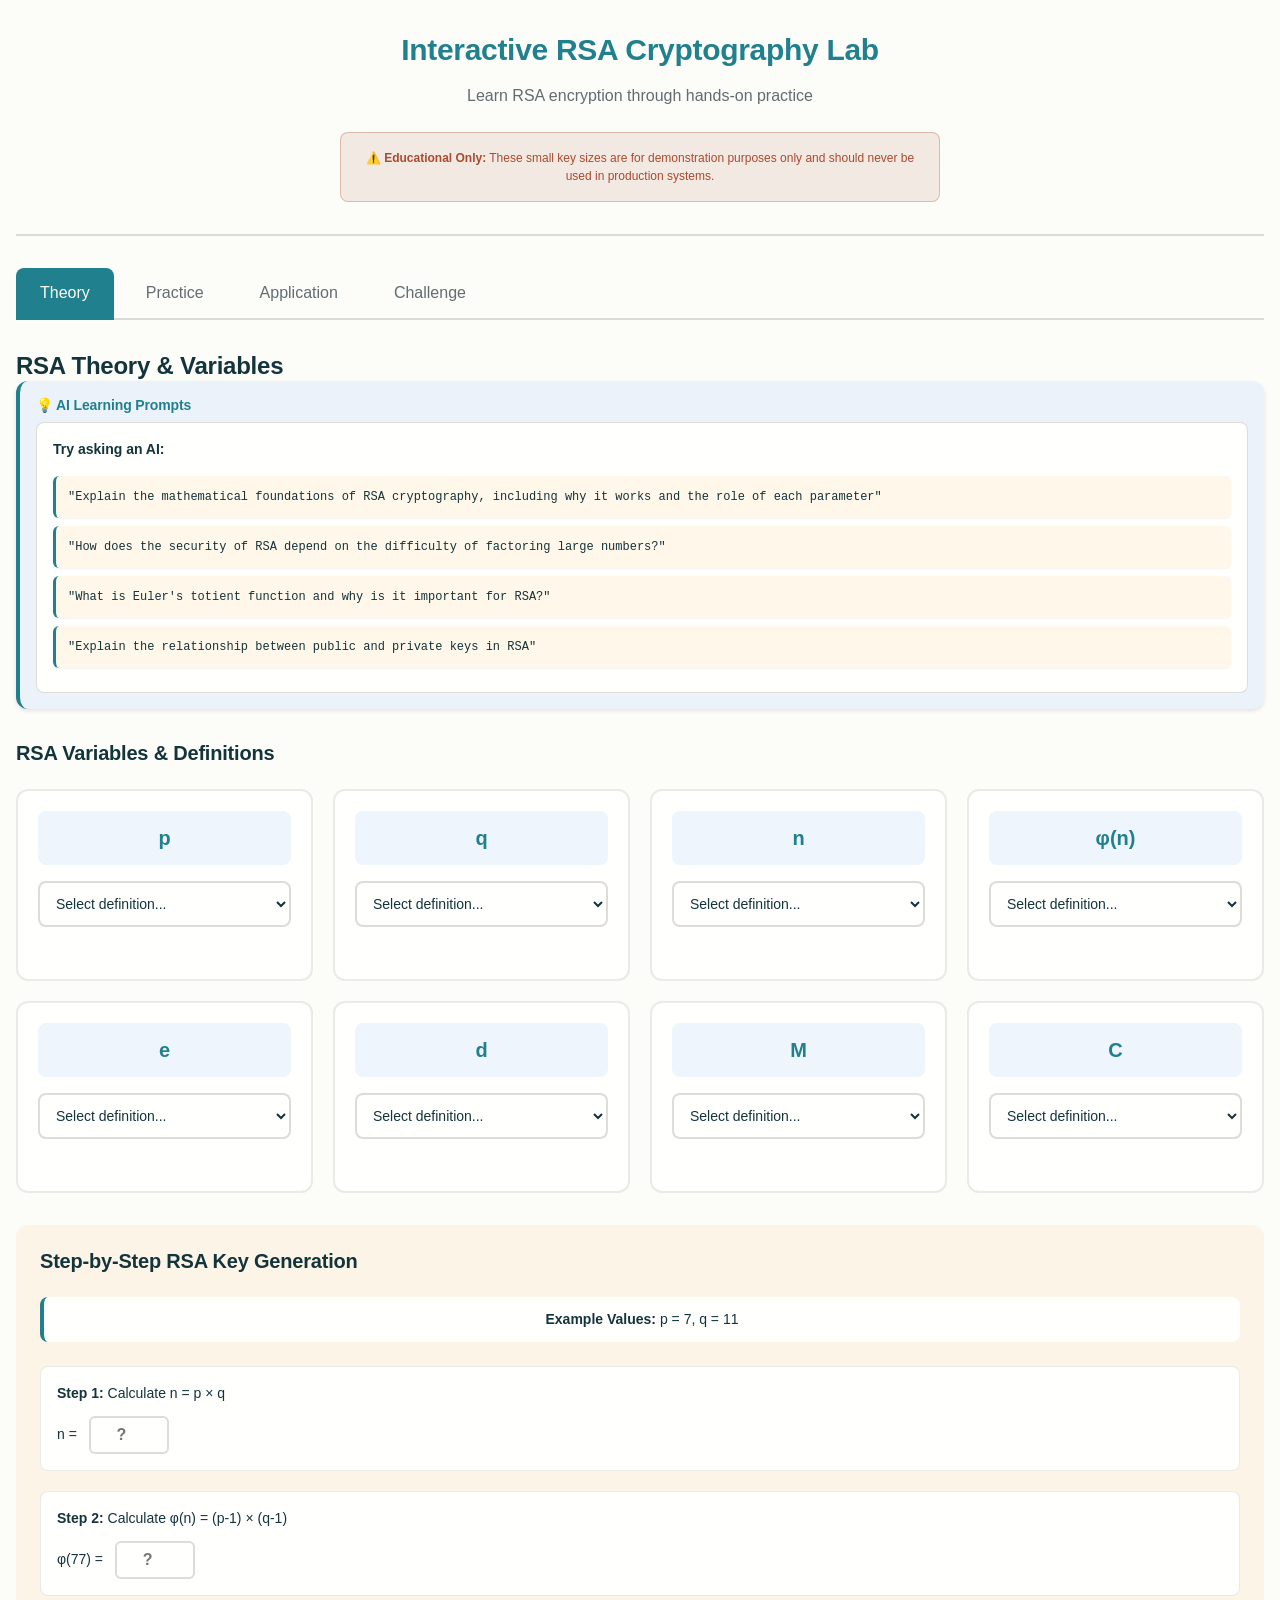
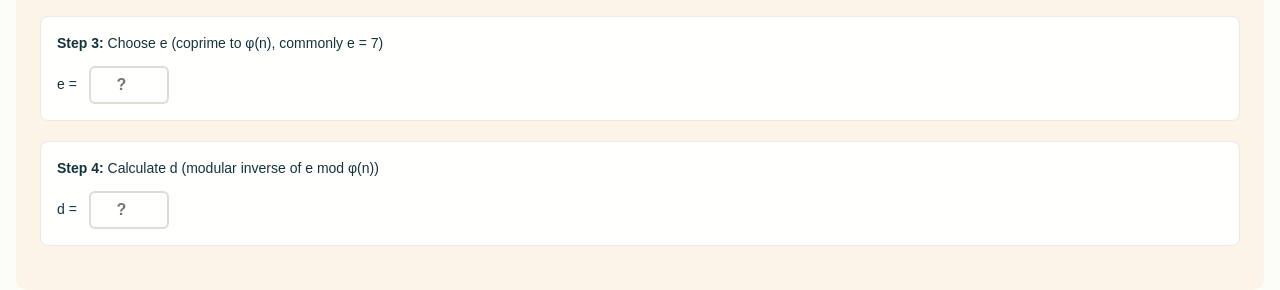
==== commit 31244fbc: "Update asymmetric_lab to show AI Learning Prompts by default" ====
--- a/asymmetric_lab/index.html
+++ b/asymmetric_lab/index.html
@@ -29,10 +29,13 @@
             <h2>RSA Theory & Variables</h2>
             
             <div class="ai-prompt-section">
-                <button class="ai-prompt-toggle btn btn--secondary">💡 AI Learning Prompts</button>
-                <div class="ai-prompt-content hidden">
+                <h3>💡 AI Learning Prompts</h3>
+                <div class="ai-prompt-content">
                     <p><strong>Try asking an AI:</strong></p>
                     <code>"Explain the mathematical foundations of RSA cryptography, including why it works and the role of each parameter"</code>
+                    <code>"How does the security of RSA depend on the difficulty of factoring large numbers?"</code>
+                    <code>"What is Euler's totient function and why is it important for RSA?"</code>
+                    <code>"Explain the relationship between public and private keys in RSA"</code>
                 </div>
             </div>
 
@@ -182,10 +185,13 @@
             <h2>Modular Arithmetic Practice</h2>
             
             <div class="ai-prompt-section">
-                <button class="ai-prompt-toggle btn btn--secondary">💡 AI Learning Prompts</button>
-                <div class="ai-prompt-content hidden">
+                <h3>💡 AI Learning Prompts</h3>
+                <div class="ai-prompt-content">
                     <p><strong>Try asking an AI:</strong></p>
                     <code>"Help me practice modular arithmetic operations needed for RSA implementation"</code>
+                    <code>"Explain modular exponentiation and how to calculate it efficiently"</code>
+                    <code>"What is the Extended Euclidean Algorithm and how is it used in RSA?"</code>
+                    <code>"Give me step-by-step examples of calculating modular inverses"</code>
                 </div>
             </div>
 
@@ -272,10 +278,13 @@
             <h2>RSA Message Encryption</h2>
             
             <div class="ai-prompt-section">
-                <button class="ai-prompt-toggle btn btn--secondary">💡 AI Learning Prompts</button>
-                <div class="ai-prompt-content hidden">
+                <h3>💡 AI Learning Prompts</h3>
+                <div class="ai-prompt-content">
                     <p><strong>Try asking an AI:</strong></p>
                     <code>"Walk me through encrypting a message using RSA step by step"</code>
+                    <code>"How do we convert text messages to numbers for RSA encryption?"</code>
+                    <code>"What are the practical limitations of RSA when encrypting long messages?"</code>
+                    <code>"How is RSA typically used in real-world applications like HTTPS?"</code>
                 </div>
             </div>
 
@@ -321,10 +330,14 @@
             </div>
             
             <div class="ai-prompt-section">
-                <button class="ai-prompt-toggle btn btn--secondary">💡 AI Learning Prompts</button>
-                <div class="ai-prompt-content hidden">
+                <h3>💡 AI Learning Prompts</h3>
+                <div class="ai-prompt-content">
                     <p><strong>Try asking an AI:</strong></p>
                     <code>"What are the main cryptanalytic attacks against RSA and how do they work?"</code>
+                    <code>"How does the RSA decryption process work mathematically?"</code>
+                    <code>"What security considerations should be taken when implementing RSA?"</code>
+                    <code>"How does quantum computing threaten RSA encryption?"</code>
+                    <code>"What are post-quantum cryptography alternatives to RSA?"</code>
                 </div>
             </div>
 
--- a/asymmetric_lab/style.css
+++ b/asymmetric_lab/style.css
@@ -830,28 +830,35 @@
   border-radius: var(--radius-lg);
   padding: var(--space-16);
   margin-bottom: var(--space-32);
-}
-
-.ai-prompt-toggle {
-  font-size: var(--font-size-sm);
-  padding: var(--space-8) var(--space-16);
+  border-left: 4px solid var(--color-primary);
+  box-shadow: 0 2px 4px rgba(0,0,0,0.1);
+}
+
+.ai-prompt-section h3 {
+  color: var(--color-primary);
+  margin-top: 0;
+  margin-bottom: var(--space-8);
+  font-size: var(--font-size-md);
 }
 
 .ai-prompt-content {
-  margin-top: var(--space-16);
   padding: var(--space-16);
   background: var(--color-surface);
   border-radius: var(--radius-base);
-  border-left: 4px solid var(--color-primary);
+  border: 1px solid var(--color-border);
 }
 
 .ai-prompt-content code {
   display: block;
-  background: var(--color-secondary);
+  background: var(--color-bg-2);
   padding: var(--space-12);
   border-radius: var(--radius-sm);
   font-size: var(--font-size-sm);
-  margin-top: var(--space-8);
+  margin: var(--space-8) 0;
+  border-left: 3px solid var(--color-primary);
+  white-space: pre-wrap;
+  word-break: break-word;
+  box-shadow: 0 1px 2px rgba(0,0,0,0.05);
 }
 
 /* Theory Tab Styles */
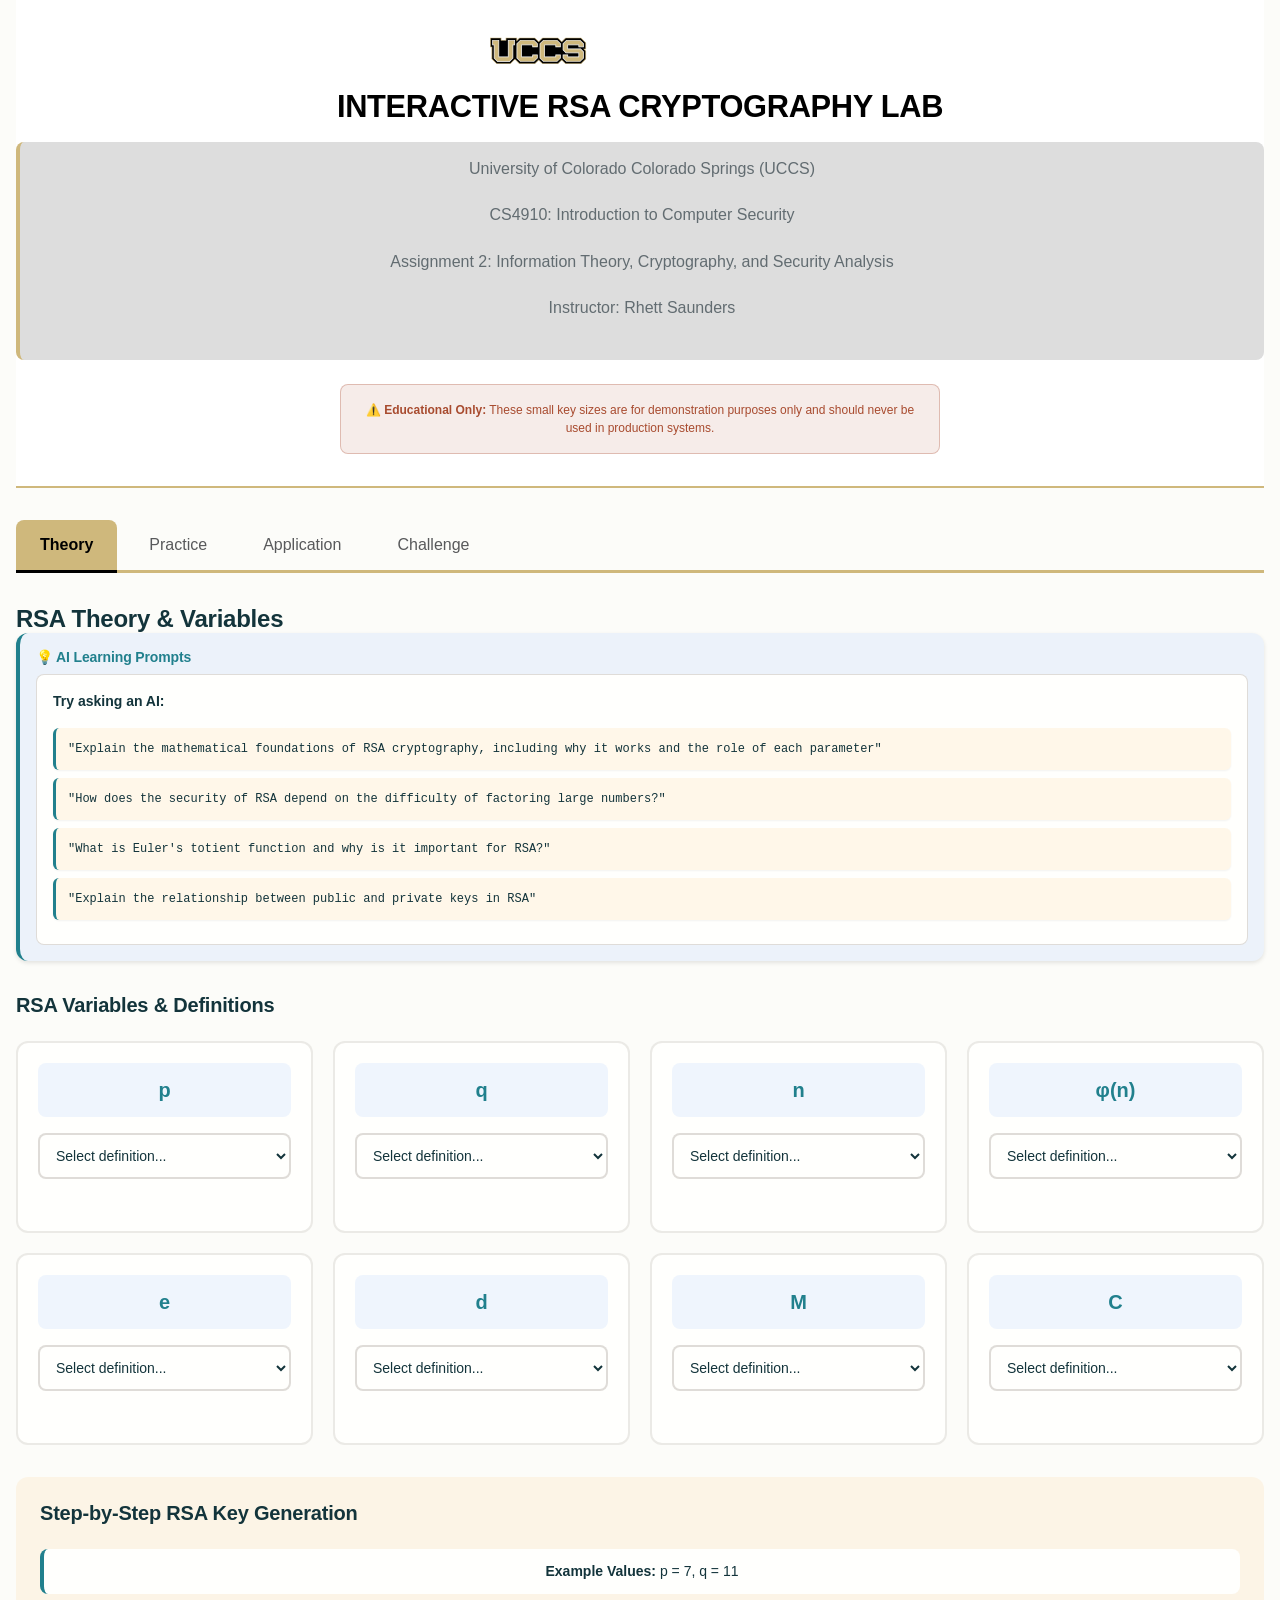
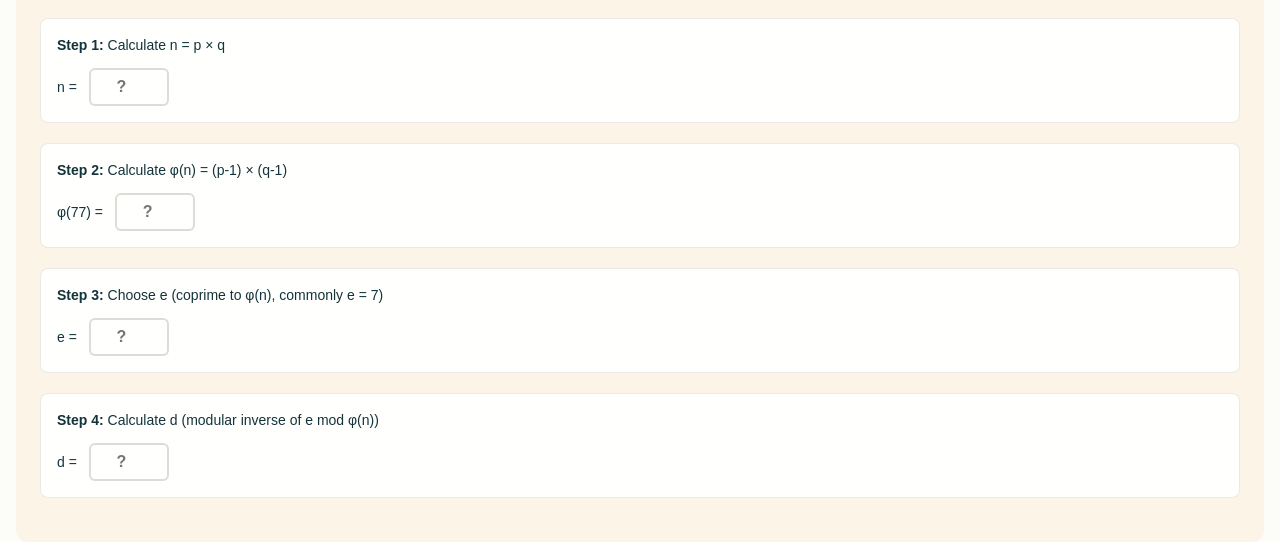
==== commit ea8e7e5f: "Update RSA lab with UCCS branding and course information" ====
--- a/asymmetric_lab/index.html
+++ b/asymmetric_lab/index.html
@@ -3,14 +3,22 @@
 <head>
     <meta charset="UTF-8">
     <meta name="viewport" content="width=device-width, initial-scale=1.0">
-    <title>Interactive RSA Cryptography Lab</title>
+    <title>UCCS - Interactive RSA Cryptography Lab</title>
     <link rel="stylesheet" href="style.css">
 </head>
 <body>
     <div class="container">
         <header class="lab-header">
+            <div class="uccs-branding">
+                <img src="uccs-logo.svg" alt="University of Colorado Colorado Springs Logo" class="uccs-logo">
+            </div>
             <h1>Interactive RSA Cryptography Lab</h1>
-            <p>Learn RSA encryption through hands-on practice</p>
+            <div class="course-info">
+                <p>University of Colorado Colorado Springs (UCCS)</p>
+                <p>CS4910: Introduction to Computer Security</p>
+                <p>Assignment 2: Information Theory, Cryptography, and Security Analysis</p>
+                <p>Instructor: Rhett Saunders</p>
+            </div>
             <div class="security-warning">
                 ⚠️ <strong>Educational Only:</strong> These small key sizes are for demonstration purposes only and should never be used in production systems.
             </div>
--- a/asymmetric_lab/style.css
+++ b/asymmetric_lab/style.css
@@ -1,4 +1,12 @@
 :root {
+  /* UCCS Brand Colors */
+  --uccs-gold: rgba(207, 184, 124, 1);
+  --uccs-black: rgba(0, 0, 0, 1);
+  --uccs-dark-gold: rgba(177, 154, 94, 1);
+  --uccs-light-gold: rgba(237, 214, 154, 1);
+  --uccs-dark-gray: rgba(88, 89, 91, 1);
+  --uccs-light-gray: rgba(221, 221, 221, 1);
+  
   /* Primitive Color Tokens */
   --color-white: rgba(255, 255, 255, 1);
   --color-black: rgba(0, 0, 0, 1);
@@ -413,29 +421,37 @@
 }
 
 .btn--primary {
-  background: var(--color-primary);
-  color: var(--color-btn-primary-text);
+  background: var(--uccs-gold);
+  color: var(--uccs-black);
+  box-shadow: 0 2px 4px rgba(0, 0, 0, 0.1);
 }
 
 .btn--primary:hover {
-  background: var(--color-primary-hover);
+  background: var(--uccs-dark-gold);
+  box-shadow: 0 3px 6px rgba(0, 0, 0, 0.15);
 }
 
 .btn--primary:active {
-  background: var(--color-primary-active);
+  background: var(--uccs-light-gold);
+  box-shadow: 0 1px 2px rgba(0, 0, 0, 0.1);
 }
 
 .btn--secondary {
-  background: var(--color-secondary);
-  color: var(--color-text);
+  background: var(--uccs-light-gray);
+  color: var(--uccs-dark-gray);
+  border: 1px solid var(--uccs-dark-gray);
 }
 
 .btn--secondary:hover {
-  background: var(--color-secondary-hover);
+  background: var(--color-white);
+  color: var(--uccs-black);
+  border-color: var(--uccs-gold);
 }
 
 .btn--secondary:active {
-  background: var(--color-secondary-active);
+  background: var(--uccs-light-gold);
+  color: var(--uccs-black);
+  border-color: var(--uccs-dark-gold);
 }
 
 .btn--outline {
@@ -742,13 +758,43 @@
 .lab-header {
   text-align: center;
   padding: var(--space-32) 0;
-  border-bottom: 2px solid var(--color-border);
+  border-bottom: 2px solid var(--uccs-gold);
   margin-bottom: var(--space-32);
+  background-color: var(--color-white);
+}
+
+.uccs-branding {
+  display: flex;
+  justify-content: center;
+  margin-bottom: var(--space-16);
+}
+
+.uccs-logo {
+  max-width: 300px;
+  height: auto;
 }
 
 .lab-header h1 {
-  color: var(--color-primary);
+  color: var(--uccs-black);
   margin-bottom: var(--space-16);
+  font-size: 2.2rem;
+  font-weight: bold;
+  text-transform: uppercase;
+}
+
+.course-info {
+  margin-bottom: var(--space-24);
+  background-color: var(--uccs-light-gray);
+  padding: var(--space-16);
+  border-radius: var(--radius-base);
+  border-left: 4px solid var(--uccs-gold);
+}
+
+.course-info p {
+  color: var(--uccs-dark-gray);
+  font-size: var(--font-size-md);
+  margin-bottom: var(--space-8);
+  line-height: 1.4;
 }
 
 .lab-header p {
@@ -773,7 +819,7 @@
   display: flex;
   gap: var(--space-8);
   margin-bottom: var(--space-32);
-  border-bottom: 2px solid var(--color-border);
+  border-bottom: 3px solid var(--uccs-gold);
 }
 
 .tab-btn {
@@ -782,7 +828,7 @@
   padding: var(--space-16) var(--space-24);
   font-size: var(--font-size-lg);
   font-weight: var(--font-weight-medium);
-  color: var(--color-text-secondary);
+  color: var(--uccs-dark-gray);
   cursor: pointer;
   border-radius: var(--radius-base) var(--radius-base) 0 0;
   transition: all var(--duration-fast) var(--ease-standard);
@@ -790,23 +836,24 @@
 }
 
 .tab-btn:hover {
-  background: var(--color-secondary);
-  color: var(--color-text);
+  background: var(--uccs-light-gold);
+  color: var(--uccs-black);
 }
 
 .tab-btn.active {
-  background: var(--color-primary);
-  color: var(--color-btn-primary-text);
+  background: var(--uccs-gold);
+  color: var(--uccs-black);
+  font-weight: bold;
 }
 
 .tab-btn.active::after {
   content: '';
   position: absolute;
-  bottom: -2px;
+  bottom: -3px;
   left: 0;
   right: 0;
-  height: 2px;
-  background: var(--color-primary);
+  height: 3px;
+  background: var(--uccs-black);
 }
 
 /* Tab Content */
